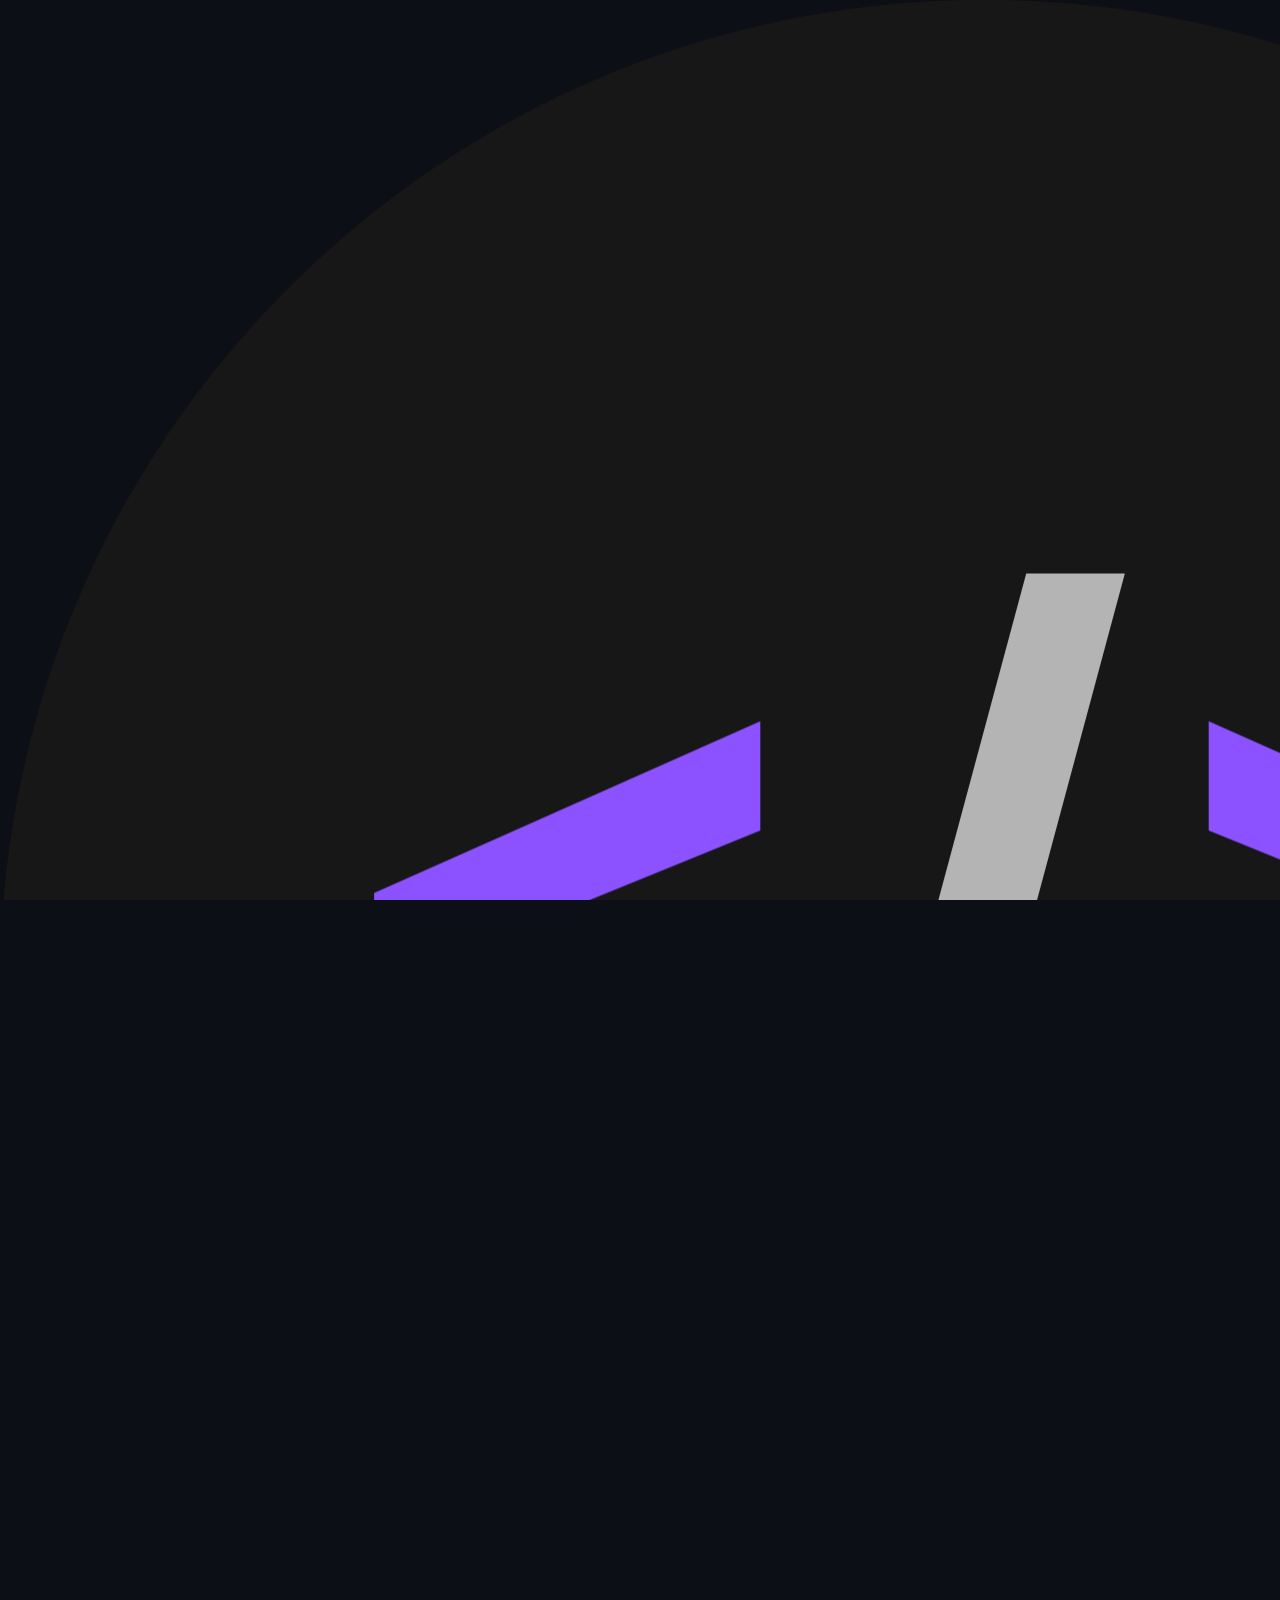
==== index.html @ facb95a7 "Update index.html" ====
<!DOCTYPE html>
<html lang="en">
<head>
  <meta charset="UTF-8"/>
  <meta name="viewport" content="width=device-width, initial-scale=1.0"/>
  <title>CodeTester V2 — Write. Run. See instantly.</title>
  <link rel="stylesheet" href="style.css"/>
  <link rel="preconnect" href="https://fonts.googleapis.com"/>
  <link href="https://fonts.googleapis.com/css2?family=Inter:wght@300;400;500;600;700&family=JetBrains+Mono:wght@400;500;600&display=swap" rel="stylesheet"/>
</head>
<body class="landing-page">

  <!-- ambient bg -->
  <div class="ambient">
    <div class="amb-orb a1"></div>
    <div class="amb-orb a2"></div>
    <div class="amb-orb a3"></div>
    <div class="amb-grid"></div>
  </div>

  <!-- NAVBAR -->
  <nav class="nav glass-nav">
    <div class="nav-inner">
      <a class="nav-logo" href="index.html">
        <img src="images/CodeTester.png" alt="CodeTester" class="nav-logo-img" onerror="this.style.display='none'"/>
        <span class="nav-logo-text">CodeTester</span>
        <span class="nav-version-badge">V2</span>
      </a>
      <div class="nav-links">
        <a href="#features" class="nav-link">Features</a>
        <a href="#files"    class="nav-link">Files</a>
        <a href="home.html" class="nav-cta">Open Editor →</a>
      </div>
    </div>
  </nav>

  <!-- HERO -->
  <section class="hero">
    <div class="hero-inner">
      <div class="hero-badge">
        <span class="badge-dot"></span>
        CodeTester V2.0 is live
      </div>
      <h1 class="hero-title">
        Write code.<br/>
        <span class="title-glow">See it run.</span><br/>
        <span class="title-dim">No friction.</span>
      </h1>
      <p class="hero-sub">
        A lightweight code playground — no login, no cloud, no bloat.<br/>
        HTML · CSS · JS · JSON · Python preview. All in one tab.
      </p>
      <div class="hero-actions">
        <a href="home.html" class="btn-primary">
          <svg width="16" height="16" viewBox="0 0 24 24" fill="currentColor"><polygon points="5 3 19 12 5 21 5 3"/></svg>
          Start coding
        </a>
        <a href="#features" class="btn-ghost">See what's new</a>
      </div>

      <!-- MOCK EDITOR CARD -->
      <div class="hero-mockup glass-card">
        <div class="mock-topbar">
          <div class="mock-dots">
            <span class="mdot red"></span>
            <span class="mdot yellow"></span>
            <span class="mdot green"></span>
          </div>
          <div class="mock-tabs">
            <span class="mock-tab active">index.html</span>
            <span class="mock-tab">style.css</span>
            <span class="mock-tab">script.js</span>
          </div>
          <div class="mock-run-btn">▶ Run</div>
        </div>
        <div class="mock-body">
          <div class="mock-sidebar">
            <div class="mock-file active">📄 index.html</div>
            <div class="mock-file">🎨 style.css</div>
            <div class="mock-file">⚡ script.js</div>
            <div class="mock-file">📋 data.json</div>
          </div>
          <div class="mock-editor">
            <div class="mock-line"><span class="ml-num">1</span><span class="ml-tag">&lt;!DOCTYPE</span> <span class="ml-attr">html</span><span class="ml-tag">&gt;</span></div>
            <div class="mock-line"><span class="ml-num">2</span><span class="ml-tag">&lt;html&gt;</span></div>
            <div class="mock-line"><span class="ml-num">3</span>  <span class="ml-tag">&lt;body&gt;</span></div>
            <div class="mock-line"><span class="ml-num">4</span>    <span class="ml-tag">&lt;h1&gt;</span><span class="ml-text">Hello World</span><span class="ml-tag">&lt;/h1&gt;</span></div>
            <div class="mock-line"><span class="ml-num">5</span>  <span class="ml-tag">&lt;/body&gt;</span></div>
            <div class="mock-line"><span class="ml-num">6</span><span class="ml-tag">&lt;/html&gt;</span></div>
            <div class="mock-line cursor-line"><span class="ml-num">7</span><span class="caret-blink">|</span></div>
          </div>
          <div class="mock-preview">
            <div class="mock-preview-inner">
              <div class="mp-badge">Preview</div>
              <div style="font-size:1.3rem;font-weight:700;color:#1a1a1a;margin-top:12px">Hello World</div>
              <div style="width:80px;height:6px;background:#e5e5e5;border-radius:3px;margin-top:8px"></div>
              <div style="width:60px;height:6px;background:#e5e5e5;border-radius:3px;margin-top:5px"></div>
            </div>
          </div>
        </div>
      </div>
    </div>
  </section>

  <!-- FEATURES -->
  <section class="section features-section" id="features">
    <div class="section-inner">
      <div class="section-header">
        <p class="section-eyebrow">What's inside</p>
        <h2 class="section-title">Built for testing,<br/>not for managing.</h2>
      </div>
      <div class="features-grid" id="featuresGrid">
        <!-- injected by app.js -->
      </div>
    </div>
  </section>

  <!-- SUPPORTED FILES -->
  <section class="section files-section" id="files">
    <div class="section-inner">
      <div class="section-header">
        <p class="section-eyebrow">Supported files</p>
        <h2 class="section-title">One playground,<br/>five formats.</h2>
      </div>
      <div class="files-row" id="filesRow">
        <!-- injected by app.js -->
      </div>
    </div>
  </section>

  <!-- CTA BOTTOM -->
  <section class="cta-section">
    <div class="cta-inner glass-card">
      <div class="cta-amb"></div>
      <img src="images/CodeTester.png" alt="CodeTester" class="cta-logo" onerror="this.style.display='none'"/>
      <h2 class="cta-title">Ready to test?</h2>
      <p class="cta-sub">No account. No setup. Just open and code.</p>
      <a href="home.html" class="btn-primary btn-large">
        <svg width="18" height="18" viewBox="0 0 24 24" fill="currentColor"><polygon points="5 3 19 12 5 21 5 3"/></svg>
        Open Editor
      </a>
    </div>
  </section>

  <footer class="site-footer">
    <div class="footer-inner">
      <div class="footer-logo">
        <img src="images/CodeTester.png" alt="" class="footer-logo-img" onerror="this.style.display='none'"/>
        <span>CodeTester V2.0</span>
      </div>
      <span class="footer-note">Lightweight · No login · Open source</span>
    </div>
  </footer>

  <script src="app.js"></script>
</body>
</html>
---- style.css ----
/* ============================================================
   CODETESTER — style.css
============================================================ */
*, *::before, *::after { box-sizing: border-box; margin: 0; padding: 0; }

:root {
  --bg:         #0d0f17;
  --bg2:        #12151f;
  --glass:      rgba(255,255,255,0.05);
  --glass2:     rgba(255,255,255,0.08);
  --glass-hov:  rgba(255,255,255,0.1);
  --border:     rgba(255,255,255,0.08);
  --border2:    rgba(255,255,255,0.13);
  --text:       #e8eaf0;
  --text2:      rgba(232,234,240,0.55);
  --text3:      rgba(232,234,240,0.28);
  --accent:     #7c6aff;
  --accent2:    #9d8fff;
  --green:      #4ade80;
  --yellow:     #fbbf24;
  --red:        #f87171;
  --cyan:       #38bdf8;
  --html-c:     #e9643a;
  --css-c:      #3b9ddd;
  --js-c:       #f0db4f;
  --radius:     12px;
  --radius-sm:  8px;
  --ease:       cubic-bezier(0.22, 1, 0.36, 1);
  --font-mono:  'JetBrains Mono', 'Fira Code', monospace;
  --font-ui:    'Outfit', sans-serif;
  --topbar-h:   52px;
  --console-h:  160px;
  --editor-h:   45vh;
}

html, body {
  height: 100%;
  background: var(--bg);
  color: var(--text);
  font-family: var(--font-ui);
  -webkit-font-smoothing: antialiased;
  overflow: hidden;
}

/* ---- AMBIENT ORBS ---- */
.orb {
  position: fixed;
  border-radius: 50%;
  filter: blur(100px);
  pointer-events: none;
  z-index: 0;
  opacity: 0.18;
}
.orb1 { width: 600px; height: 600px; top: -200px; left: -100px; background: radial-gradient(circle, #7c6aff, transparent 70%); }
.orb2 { width: 500px; height: 500px; bottom: -150px; right: -80px; background: radial-gradient(circle, #3b9ddd, transparent 70%); animation: orbDrift 14s ease-in-out infinite; }
.orb3 { width: 400px; height: 400px; top: 50%; left: 40%; background: radial-gradient(circle, #e9643a, transparent 70%); opacity: 0.08; animation: orbDrift 20s ease-in-out infinite reverse; }

@keyframes orbDrift {
  0%,100% { transform: translate(0,0); }
  50%      { transform: translate(30px, -40px); }
}

/* ============================================================
   TOPBAR
============================================================ */
.topbar {
  position: fixed;
  top: 0; left: 0; right: 0;
  height: var(--topbar-h);
  z-index: 100;
  display: flex;
  align-items: center;
  justify-content: space-between;
  padding: 0 16px;
  background: rgba(13,15,23,0.75);
  backdrop-filter: blur(24px) saturate(180%);
  -webkit-backdrop-filter: blur(24px) saturate(180%);
  border-bottom: 1px solid var(--border);
  gap: 12px;
}

/* ---- LOGO ---- */
.logo { display: flex; align-items: center; gap: 10px; }

.logo-mark {
  display: flex;
  align-items: center;
  gap: 0;
  font-family: var(--font-mono);
  font-size: 0.88rem;
  font-weight: 600;
  line-height: 1;
  background: var(--glass);
  border: 1px solid var(--border2);
  border-radius: var(--radius-sm);
  padding: 5px 8px;
  backdrop-filter: blur(8px);
}
.lm-bracket { color: var(--accent); }
.lm-l       { margin-right: 1px; }
.lm-slash   { color: var(--text2); margin: 0 1px; }
.lm-r       { margin-left: 1px; }

.logo-text {
  font-family: var(--font-ui);
  font-size: 0.95rem;
  font-weight: 600;
  letter-spacing: -0.02em;
  color: var(--text);
}

/* ---- TABS ---- */
.tab-bar { display: flex; gap: 4px; }

.tab {
  display: flex;
  align-items: center;
  gap: 7px;
  padding: 6px 14px;
  background: transparent;
  border: 1px solid transparent;
  border-radius: var(--radius-sm);
  color: var(--text2);
  font-family: var(--font-mono);
  font-size: 0.75rem;
  font-weight: 500;
  cursor: pointer;
  transition: all 0.2s var(--ease);
  letter-spacing: 0.02em;
}
.tab:hover { background: var(--glass); color: var(--text); border-color: var(--border); }
.tab.active {
  background: var(--glass2);
  color: var(--text);
  border-color: var(--border2);
}

.tab-dot {
  width: 7px; height: 7px;
  border-radius: 50%;
  flex-shrink: 0;
}
.html-dot { background: var(--html-c); box-shadow: 0 0 6px rgba(233,100,58,0.5); }
.css-dot  { background: var(--css-c);  box-shadow: 0 0 6px rgba(59,157,221,0.5); }
.js-dot   { background: var(--js-c);   box-shadow: 0 0 6px rgba(240,219,79,0.5); }

/* ---- TOPBAR RIGHT ---- */
.topbar-right { display: flex; align-items: center; gap: 8px; flex-shrink: 0; }

.btn-clear, .btn-reset {
  background: var(--glass);
  border: 1px solid var(--border);
  border-radius: var(--radius-sm);
  color: var(--text2);
  font-family: var(--font-ui);
  font-size: 0.75rem;
  font-weight: 500;
  padding: 6px 12px;
  cursor: pointer;
  transition: all 0.2s var(--ease);
}
.btn-clear:hover, .btn-reset:hover {
  background: var(--glass2);
  color: var(--text);
  border-color: var(--border2);
}

.btn-run {
  display: flex;
  align-items: center;
  gap: 7px;
  background: var(--accent);
  border: none;
  border-radius: var(--radius-sm);
  color: #fff;
  font-family: var(--font-ui);
  font-size: 0.8rem;
  font-weight: 600;
  padding: 7px 16px;
  cursor: pointer;
  letter-spacing: 0.02em;
  transition: all 0.2s var(--ease);
  box-shadow: 0 4px 16px rgba(124,106,255,0.35);
}
.btn-run:hover {
  background: var(--accent2);
  transform: translateY(-1px);
  box-shadow: 0 6px 24px rgba(124,106,255,0.5);
}
.btn-run:active { transform: scale(0.97); }

/* ============================================================
   EDITOR ZONE
============================================================ */
.editor-zone {
  position: fixed;
  top: var(--topbar-h);
  left: 0; right: 0;
  height: var(--editor-h);
  z-index: 10;
  display: flex;
  flex-direction: column;
}

.editor-wrap {
  flex: 1;
  background: rgba(13,15,23,0.6);
  backdrop-filter: blur(12px);
  overflow: hidden;
  display: flex;
  flex-direction: column;
}

.editor-inner {
  flex: 1;
  display: flex;
  overflow: hidden;
}

.line-nums {
  flex-shrink: 0;
  width: 48px;
  padding: 16px 0;
  text-align: right;
  font-family: var(--font-mono);
  font-size: 0.78rem;
  line-height: 1.65;
  color: var(--text3);
  user-select: none;
  border-right: 1px solid var(--border);
  background: rgba(0,0,0,0.2);
  overflow: hidden;
}

.line-num {
  padding-right: 12px;
  display: block;
}

.code-area {
  flex: 1;
  padding: 16px 20px;
  background: transparent;
  border: none;
  outline: none;
  resize: none;
  color: var(--text);
  font-family: var(--font-mono);
  font-size: 0.82rem;
  line-height: 1.65;
  tab-size: 2;
  caret-color: var(--accent);
  scrollbar-width: thin;
  scrollbar-color: rgba(124,106,255,0.3) transparent;
  white-space: pre;
  overflow-x: auto;
  overflow-y: auto;
}
.code-area::selection { background: rgba(124,106,255,0.3); }
.code-area::-webkit-scrollbar { width: 6px; height: 6px; }
.code-area::-webkit-scrollbar-thumb { background: rgba(124,106,255,0.3); border-radius: 4px; }

/* ============================================================
   DRAG HANDLE
============================================================ */
.drag-handle {
  position: fixed;
  left: 0; right: 0;
  height: 8px;
  z-index: 20;
  cursor: row-resize;
  display: flex;
  align-items: center;
  justify-content: center;
  background: var(--border);
  transition: background 0.2s;
}
.drag-handle:hover { background: rgba(124,106,255,0.4); }
.drag-handle:hover .handle-bar { background: var(--accent); width: 48px; }

.handle-bar {
  width: 32px; height: 3px;
  border-radius: 3px;
  background: var(--text3);
  transition: all 0.2s var(--ease);
}

/* ============================================================
   PREVIEW ZONE
============================================================ */
.preview-zone {
  position: fixed;
  left: 0; right: 0;
  z-index: 10;
  display: flex;
  flex-direction: column;
  background: rgba(13,15,23,0.5);
  backdrop-filter: blur(8px);
  border-top: 1px solid var(--border);
  border-bottom: 1px solid var(--border);
}

.preview-topbar {
  display: flex;
  align-items: center;
  justify-content: space-between;
  padding: 6px 14px;
  border-bottom: 1px solid var(--border);
  background: rgba(0,0,0,0.2);
  flex-shrink: 0;
}

.preview-label {
  display: flex;
  align-items: center;
  gap: 8px;
  font-family: var(--font-mono);
  font-size: 0.7rem;
  font-weight: 500;
  color: var(--text2);
  letter-spacing: 0.06em;
  text-transform: uppercase;
}

.preview-status {
  width: 7px; height: 7px;
  border-radius: 50%;
  background: var(--text3);
  transition: all 0.3s;
}
.preview-status.ok     { background: var(--green);  box-shadow: 0 0 6px rgba(74,222,128,0.5); }
.preview-status.error  { background: var(--red);    box-shadow: 0 0 6px rgba(248,113,113,0.5); }
.preview-status.loading{ background: var(--yellow); box-shadow: 0 0 6px rgba(251,191,36,0.5); animation: pulseDot 0.8s ease-in-out infinite; }
@keyframes pulseDot { 0%,100%{opacity:1} 50%{opacity:0.4} }

.preview-actions { display: flex; gap: 6px; }

.preview-btn {
  background: var(--glass);
  border: 1px solid var(--border);
  border-radius: 6px;
  color: var(--text2);
  width: 28px; height: 28px;
  display: flex; align-items: center; justify-content: center;
  cursor: pointer;
  transition: all 0.18s var(--ease);
}
.preview-btn:hover { background: var(--glass2); color: var(--text); border-color: var(--border2); }

.iframe-wrap {
  flex: 1;
  position: relative;
  overflow: hidden;
}

.preview-placeholder {
  position: absolute; inset: 0;
  display: flex;
  flex-direction: column;
  align-items: center;
  justify-content: center;
  gap: 12px;
  color: var(--text3);
  font-size: 0.82rem;
  font-weight: 400;
}

.placeholder-icon {
  font-size: 2rem;
  opacity: 0.3;
}

#previewFrame {
  position: absolute; inset: 0;
  width: 100%; height: 100%;
  border: none;
  background: #fff;
  opacity: 0;
  transition: opacity 0.3s var(--ease);
}
#previewFrame.visible { opacity: 1; }

/* ============================================================
   CONSOLE ZONE
============================================================ */
.console-zone {
  position: fixed;
  bottom: 0;
  left: 0; right: 0;
  height: var(--console-h);
  z-index: 10;
  display: flex;
  flex-direction: column;
  background: rgba(10,12,18,0.85);
  backdrop-filter: blur(16px);
  border-top: 1px solid var(--border);
}

.console-topbar {
  display: flex;
  align-items: center;
  justify-content: space-between;
  padding: 6px 14px;
  border-bottom: 1px solid var(--border);
  background: rgba(0,0,0,0.3);
  flex-shrink: 0;
}

.console-label {
  display: flex;
  align-items: center;
  gap: 7px;
  font-family: var(--font-mono);
  font-size: 0.7rem;
  font-weight: 500;
  color: var(--text2);
  letter-spacing: 0.06em;
  text-transform: uppercase;
}

.console-count {
  background: var(--accent);
  color: #fff;
  font-size: 0.6rem;
  font-weight: 700;
  padding: 1px 6px;
  border-radius: 100px;
  display: none;
}
.console-count.visible { display: inline; }

.console-clear-btn {
  background: none;
  border: 1px solid var(--border);
  border-radius: 5px;
  color: var(--text3);
  font-family: var(--font-mono);
  font-size: 0.65rem;
  padding: 3px 9px;
  cursor: pointer;
  transition: all 0.15s;
}
.console-clear-btn:hover { border-color: var(--border2); color: var(--text2); }

.console-output {
  flex: 1;
  overflow-y: auto;
  padding: 8px 14px;
  font-family: var(--font-mono);
  font-size: 0.76rem;
  line-height: 1.8;
  scrollbar-width: thin;
  scrollbar-color: rgba(255,255,255,0.1) transparent;
}
.console-output::-webkit-scrollbar { width: 4px; }
.console-output::-webkit-scrollbar-thumb { background: rgba(255,255,255,0.1); border-radius: 4px; }

.console-welcome { color: var(--text3); }

.console-line {
  display: flex;
  align-items: flex-start;
  gap: 10px;
  padding: 1px 0;
  border-bottom: 1px solid rgba(255,255,255,0.03);
  animation: logIn 0.15s var(--ease);
}
@keyframes logIn {
  from { opacity: 0; transform: translateX(-6px); }
  to   { opacity: 1; transform: translateX(0); }
}

.console-prefix {
  flex-shrink: 0;
  font-size: 0.65rem;
  padding-top: 1px;
  opacity: 0.5;
}

.log-log   { color: var(--text); }
.log-info  { color: var(--cyan); }
.log-warn  { color: var(--yellow); background: rgba(251,191,36,0.06); border-radius: 3px; padding: 0 4px; }
.log-error { color: var(--red);    background: rgba(248,113,113,0.06); border-radius: 3px; padding: 0 4px; }

/* console error from preview frame */
.console-line.js-error .console-msg { color: var(--red); }

/* ============================================================
   LOADING OVERLAY
============================================================ */
.run-overlay {
  position: fixed; inset: 0;
  z-index: 200;
  background: rgba(13,15,23,0.5);
  backdrop-filter: blur(4px);
  display: flex;
  align-items: center;
  justify-content: center;
  opacity: 0;
  pointer-events: none;
  transition: opacity 0.2s;
}
.run-overlay.active { opacity: 1; pointer-events: all; }

.run-loader {
  display: flex;
  flex-direction: column;
  align-items: center;
  gap: 16px;
  background: var(--glass2);
  border: 1px solid var(--border2);
  border-radius: var(--radius);
  padding: 28px 40px;
  backdrop-filter: blur(24px);
  box-shadow: 0 24px 64px rgba(0,0,0,0.5);
}

.loader-ring {
  width: 40px; height: 40px;
  border-radius: 50%;
  border: 3px solid var(--border2);
  border-top-color: var(--accent);
  animation: spin 0.8s linear infinite;
}
@keyframes spin { to { transform: rotate(360deg); } }

#runLabel {
  font-family: var(--font-mono);
  font-size: 0.78rem;
  color: var(--text2);
  letter-spacing: 0.08em;
}

/* ============================================================
   FULLSCREEN PREVIEW
============================================================ */
.preview-zone.fullscreen {
  position: fixed !important;
  top: 0 !important; left: 0 !important;
  right: 0 !important; bottom: 0 !important;
  height: 100vh !important;
  z-index: 150;
  border: none;
}

.preview-zone.fullscreen .iframe-wrap { height: calc(100vh - 40px) !important; }

/* ============================================================
   RESPONSIVE
============================================================ */
@media (max-width: 600px) {
  .topbar { padding: 0 10px; gap: 8px; }
  .logo-text { display: none; }
  .tab { padding: 5px 10px; font-size: 0.7rem; }
  .btn-clear, .btn-reset { display: none; }
  .btn-run { padding: 6px 12px; font-size: 0.75rem; }
  .code-area { font-size: 0.75rem; padding: 12px 14px; }
  .line-nums { width: 38px; font-size: 0.72rem; }
}
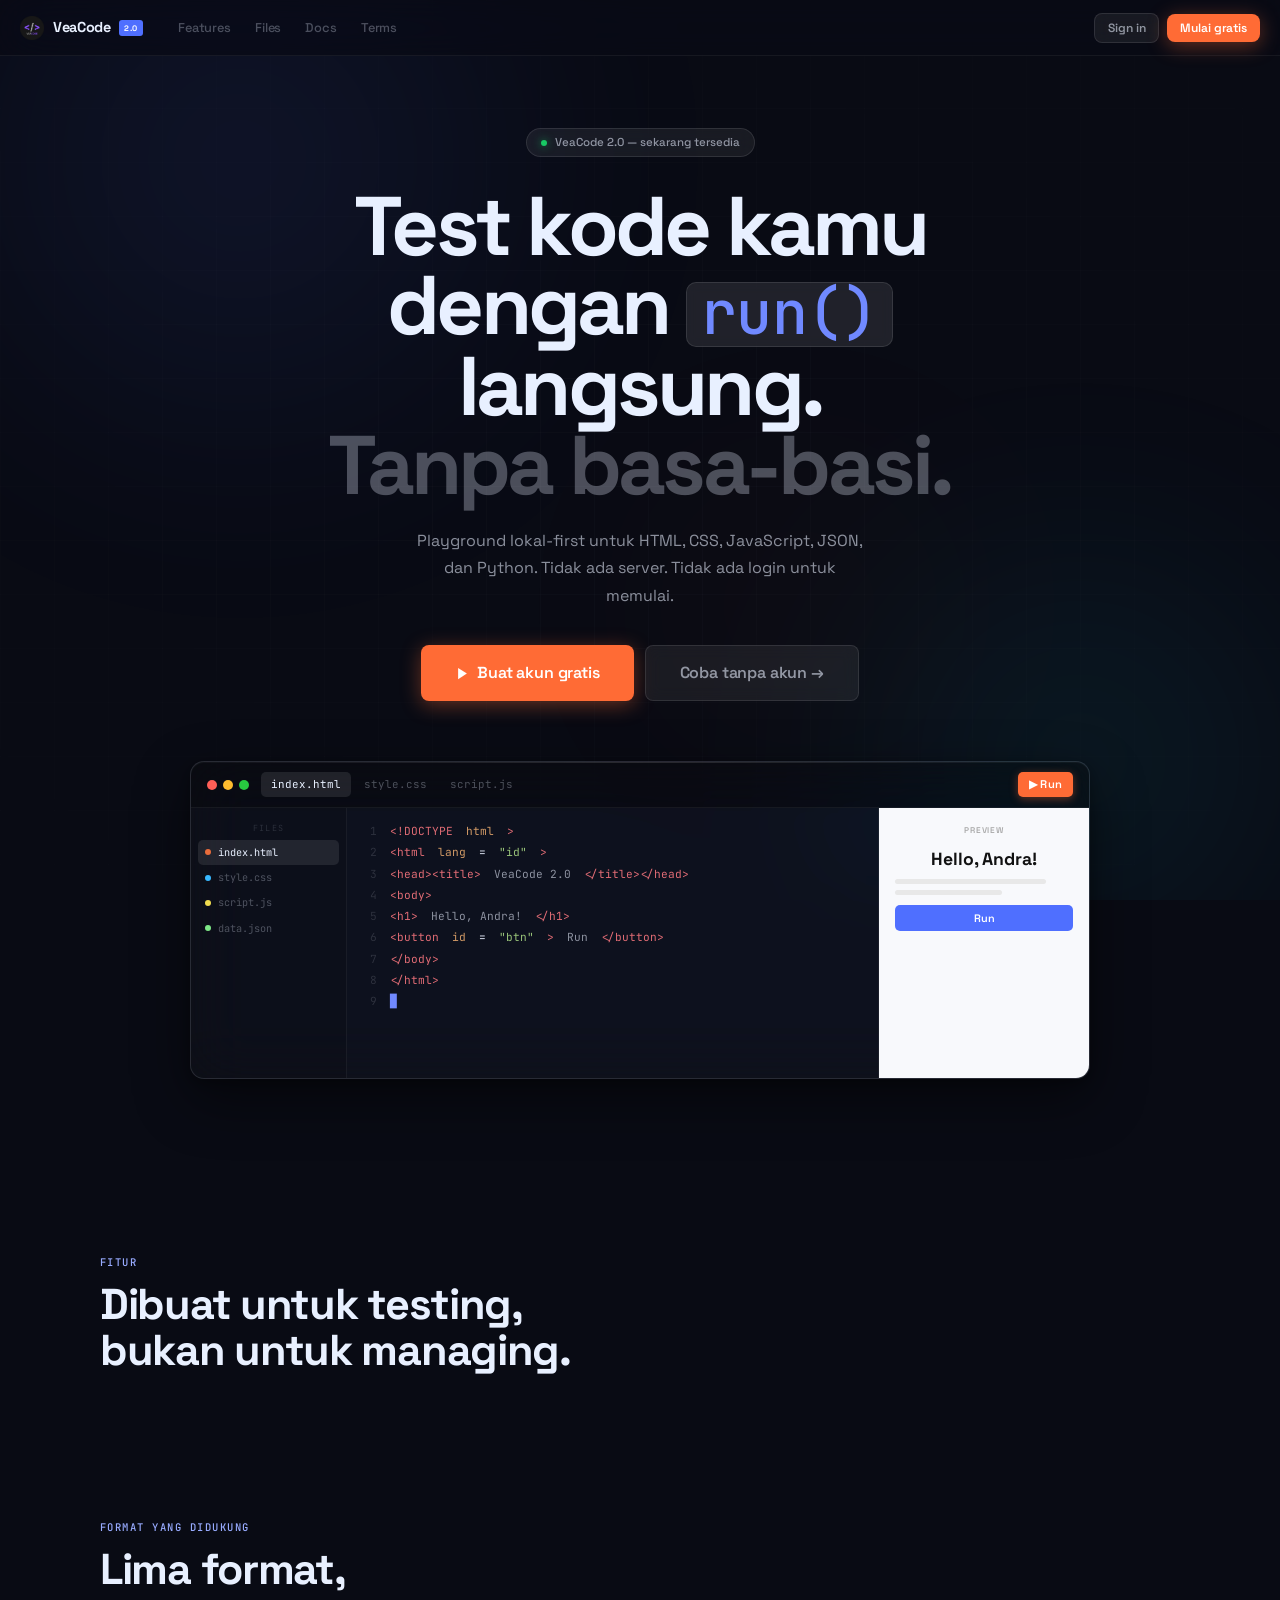
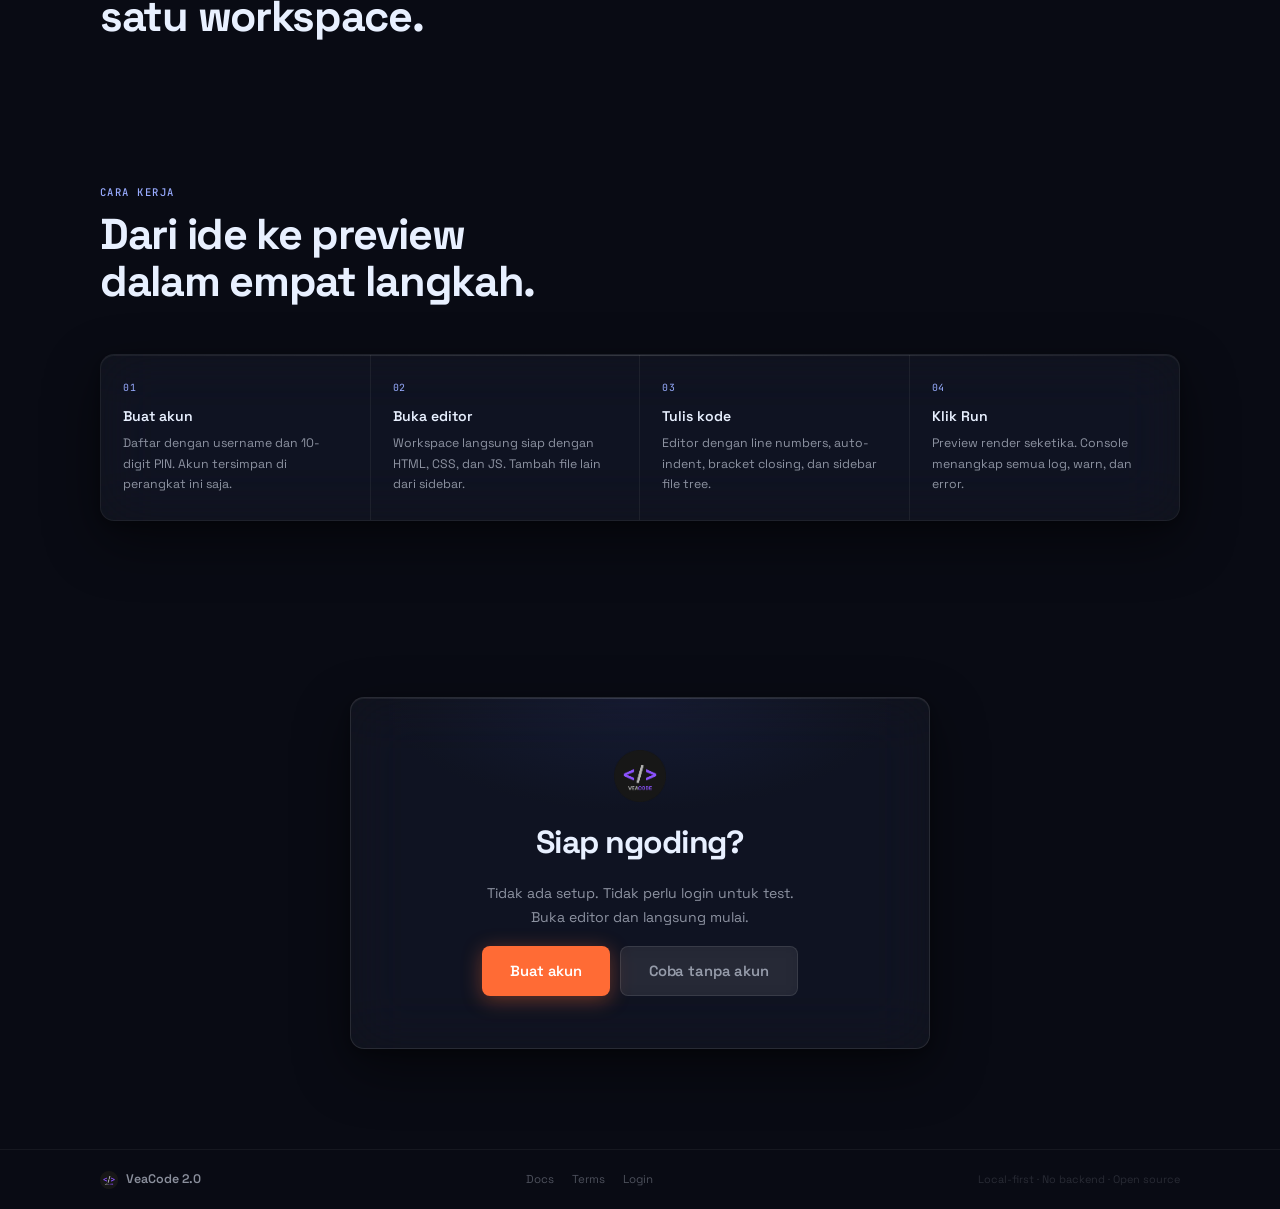
==== commit 8ed881dc: "Update index.html" ====
--- a/index.html
+++ b/index.html
@@ -1,157 +1,456 @@
 <!DOCTYPE html>
-<html lang="en">
+<html lang="id">
 <head>
   <meta charset="UTF-8"/>
   <meta name="viewport" content="width=device-width, initial-scale=1.0"/>
-  <title>CodeTester V2 — Write. Run. See instantly.</title>
+  <title>VeaCode 2.0 — The code playground that stays out of your way.</title>
   <link rel="stylesheet" href="style.css"/>
-  <link rel="preconnect" href="https://fonts.googleapis.com"/>
-  <link href="https://fonts.googleapis.com/css2?family=Inter:wght@300;400;500;600;700&family=JetBrains+Mono:wght@400;500;600&display=swap" rel="stylesheet"/>
+  <style>
+    /* ── PAGE-SPECIFIC ── */
+    body { overflow-x: hidden; }
+
+    /* HERO */
+    .hero {
+      position: relative; z-index: 1;
+      min-height: 100vh;
+      display: flex; flex-direction: column;
+      align-items: center; justify-content: center;
+      text-align: center;
+      padding: calc(var(--nav-h) + 72px) 24px 80px;
+    }
+
+    .hero-kicker {
+      display: inline-flex; align-items: center; gap: 8px;
+      background: var(--s2); border: 1px solid var(--e2);
+      border-radius: 100px; padding: 5px 14px;
+      font-size: 0.72rem; font-weight: 500;
+      color: var(--w2); margin-bottom: 30px;
+      backdrop-filter: blur(8px);
+    }
+    .kicker-dot {
+      width: 6px; height: 6px; border-radius: 50%;
+      background: var(--green);
+      box-shadow: 0 0 8px rgba(24,201,100,0.7);
+      animation: kPulse 2.2s ease-in-out infinite;
+    }
+    @keyframes kPulse { 0%,100%{opacity:1} 50%{opacity:0.4} }
+
+    /* SIGNATURE ELEMENT: typing code headline */
+    .hero-headline {
+      font-size: clamp(2.6rem, 6.5vw, 5.2rem);
+      font-weight: 700; letter-spacing: -0.045em;
+      line-height: 0.95; margin-bottom: 22px;
+      max-width: 820px;
+    }
+    .hl-code {
+      /* the risk: code block inline in hero title */
+      display: inline-block;
+      background: var(--s3);
+      border: 1px solid var(--e2);
+      border-radius: 10px;
+      padding: 2px 14px 4px;
+      font-family: var(--fm);
+      font-size: 0.72em;
+      color: var(--blue2);
+      letter-spacing: -0.01em;
+      font-weight: 500;
+      vertical-align: middle;
+      backdrop-filter: blur(6px);
+    }
+    .hl-dim { color: var(--w3); }
+
+    .hero-sub {
+      max-width: 460px; font-size: 1rem;
+      color: var(--w2); line-height: 1.72;
+      margin-bottom: 36px;
+    }
+
+    .hero-btns {
+      display: flex; gap: 11px; flex-wrap: wrap;
+      justify-content: center; margin-bottom: 60px;
+    }
+
+    /* LIVE CODE CARD — signature piece */
+    .code-card {
+      width: 100%; max-width: 900px;
+    }
+
+    .cc-topbar {
+      display: flex; align-items: center; gap: 12px;
+      padding: 10px 16px;
+      background: rgba(0,0,0,0.4);
+      border-bottom: 1px solid var(--e1);
+    }
+    .cc-dots { display:flex; gap:6px; }
+    .cc-dot { width:10px; height:10px; border-radius:50%; }
+    .cc-dot.r { background:#ff5f57; } .cc-dot.y { background:#febc2e; } .cc-dot.g { background:#28c840; }
+    .cc-tabs { display:flex; gap:3px; flex:1; }
+    .cc-tab {
+      font-family: var(--fm); font-size: 0.68rem;
+      color: var(--w3); padding: 4px 10px;
+      border-radius: 5px;
+    }
+    .cc-tab.on { background: var(--s3); color: var(--w1); }
+    .cc-run {
+      font-size: 0.7rem; font-weight: 600; color: #fff;
+      background: var(--orange); border-radius: 5px;
+      padding: 4px 11px; letter-spacing: 0.02em;
+      box-shadow: 0 2px 8px var(--orange-glow);
+    }
+
+    .cc-body { display: flex; height: 270px; }
+
+    .cc-sidebar {
+      width: 156px; flex-shrink: 0;
+      background: rgba(0,0,0,0.22);
+      border-right: 1px solid var(--e1);
+      padding: 10px 7px;
+    }
+    .cc-sb-label {
+      font-family: var(--fm); font-size: 0.53rem;
+      letter-spacing: 0.13em; text-transform: uppercase;
+      color: var(--w4); padding: 4px 7px 5px;
+    }
+    .cc-file {
+      display: flex; align-items: center; gap: 7px;
+      font-family: var(--fm); font-size: 0.64rem;
+      color: var(--w3); padding: 5px 7px; border-radius: 5px;
+    }
+    .cc-file.on { background: var(--s3); color: var(--w1); }
+    .cc-fdot { width:6px; height:6px; border-radius:50%; flex-shrink:0; }
+
+    .cc-editor {
+      flex: 1; padding: 13px 16px;
+      border-right: 1px solid var(--e1); overflow: hidden;
+      background: rgba(0,0,0,0.12);
+    }
+    .cc-line {
+      display: flex; gap: 13px;
+      font-family: var(--fm); font-size: 0.7rem; line-height: 1.9;
+    }
+    .cc-ln  { color: var(--w4); width: 14px; text-align: right; flex-shrink: 0; }
+    .cc-t   { color: #e06c75; } /* tag */
+    .cc-a   { color: #d19a66; } /* attr */
+    .cc-s   { color: #98c379; } /* string */
+    .cc-p   { color: var(--w2); } /* plain */
+    .cc-c   { animation: cur 1.1s step-end infinite; color: var(--blue2); }
+    @keyframes cur { 0%,100%{opacity:1} 50%{opacity:0} }
+
+    .cc-preview {
+      width: 210px; flex-shrink: 0;
+      background: #f8f9fc; padding: 16px;
+      display: flex; flex-direction: column; gap: 6px;
+    }
+    .cp-tag { font-size: 0.52rem; font-weight: 600; letter-spacing: 0.1em; text-transform: uppercase; color: #aaa; }
+    .cp-h1  { font-size: 1.1rem; font-weight: 700; color: #111; margin-top: 4px; }
+    .cp-bar { height: 5px; background: #e8e8e8; border-radius: 3px; }
+    .cp-btn { display: inline-block; background: #4f6fff; color: #fff; font-size: 0.68rem; font-weight: 600; border-radius: 5px; padding: 5px 11px; margin-top: 4px; }
+
+    /* ── SECTIONS ── */
+    .lp-section {
+      position: relative; z-index: 1;
+      padding: 96px 24px;
+    }
+    .lp-inner { max-width: 1080px; margin: 0 auto; }
+
+    .sec-kicker {
+      font-family: var(--fm); font-size: 0.66rem;
+      font-weight: 500; letter-spacing: 0.14em;
+      text-transform: uppercase; color: var(--blue3);
+      margin-bottom: 10px;
+    }
+    .sec-title {
+      font-size: clamp(1.8rem,4vw,2.7rem);
+      font-weight: 700; letter-spacing: -0.03em;
+      line-height: 1.08; color: var(--w1);
+      margin-bottom: 0;
+    }
+    .sec-hdr { margin-bottom: 50px; }
+
+    /* FEATURE GRID */
+    .feat-grid {
+      display: grid;
+      grid-template-columns: repeat(auto-fill, minmax(265px,1fr));
+      gap: 13px;
+    }
+    .fc {
+      padding: 22px 20px 20px;
+      border-radius: var(--r2);
+      display: flex; flex-direction: column; gap: 9px;
+      transition: all 0.25s var(--ease); cursor: default;
+    }
+    .fc::before { /* top highlight strip */
+      content:''; position:absolute;
+      top:0;left:0;right:0;height:2px;
+      background:linear-gradient(90deg,var(--blue),var(--cyan));
+      border-radius:var(--r2) var(--r2) 0 0;
+      opacity:0; transition:opacity 0.25s;
+    }
+    .fc:hover { background:var(--s2); border-color:var(--e3); transform:translateY(-3px); box-shadow:0 10px 36px rgba(0,0,0,0.38); }
+    .fc:hover::before { opacity:1; }
+    .fc-ico   { font-size:1.4rem; line-height:1; }
+    .fc-name  { font-size:0.88rem; font-weight:600; color:var(--w1); letter-spacing:-0.01em; }
+    .fc-desc  { font-size:0.77rem; color:var(--w2); line-height:1.65; }
+
+    /* FILES ROW */
+    .files-row {
+      display: flex; flex-wrap: wrap; gap: 11px; justify-content: center;
+    }
+    .fp {
+      display: flex; align-items: center; gap: 10px;
+      padding: 14px 20px; border-radius: var(--r2);
+      transition: all 0.2s var(--ease); cursor: default;
+    }
+    .fp:hover { background: var(--s2); border-color: var(--e3); transform: translateY(-2px); }
+    .fp-dot { width:9px; height:9px; border-radius:50%; flex-shrink:0; }
+    .fp-ext { font-family:var(--fm); font-size:0.8rem; font-weight:600; color:var(--w1); }
+    .fp-lbl { font-size:0.7rem; color:var(--w3); margin-top:1px; }
+
+    /* HOW GRID */
+    .how-grid {
+      display: grid;
+      grid-template-columns: repeat(4,1fr);
+      border: 1px solid var(--e1);
+      border-radius: var(--r2); overflow: hidden;
+    }
+    .how-step {
+      padding: 26px 22px;
+      border-right: 1px solid var(--e1);
+    }
+    .how-step:last-child { border-right: none; }
+    .hw-n { font-family:var(--fm); font-size:0.62rem; color:var(--blue3); letter-spacing:0.1em; margin-bottom:10px; }
+    .hw-t { font-size:0.88rem; font-weight:600; color:var(--w1); margin-bottom:6px; }
+    .hw-d { font-size:0.77rem; color:var(--w2); line-height:1.65; }
+
+    /* CTA */
+    .cta-wrap { padding: 80px 24px 100px; position:relative;z-index:1; }
+    .cta-card {
+      max-width: 580px; margin: 0 auto;
+      padding: 52px 44px; text-align: center;
+      display: flex; flex-direction: column; align-items: center; gap: 16px;
+    }
+    .cta-bg {
+      position: absolute; inset: 0;
+      background: radial-gradient(ellipse 75% 55% at 50% 0%, rgba(79,111,255,0.08), transparent 60%);
+      pointer-events: none;
+    }
+    .cta-logo { width:52px; height:52px; border-radius:12px; object-fit:contain; }
+    .cta-t { font-size:2rem; font-weight:700; letter-spacing:-0.035em; }
+    .cta-s { font-size:0.88rem; color:var(--w2); line-height:1.7; max-width:340px; }
+    .cta-btns { display:flex; gap:10px; flex-wrap:wrap; justify-content:center; }
+
+    /* FOOTER */
+    .lp-footer {
+      position: relative; z-index: 1;
+      border-top: 1px solid var(--e1); padding: 20px 24px;
+    }
+    .lp-footer-inner {
+      max-width: 1080px; margin: 0 auto;
+      display: flex; align-items: center; justify-content: space-between; flex-wrap: wrap; gap: 10px;
+    }
+    .lp-fbrand { display:flex; align-items:center; gap:8px; font-size:0.78rem; font-weight:600; color:var(--w2); }
+    .lp-fbrand img { width:18px; height:18px; border-radius:4px; }
+    .lp-flinks { display:flex; gap:18px; }
+    .lp-flink { font-size:0.72rem; color:var(--w3); text-decoration:none; transition:color 0.14s; }
+    .lp-flink:hover { color:var(--w1); }
+    .lp-fcopy { font-size:0.68rem; color:var(--w4); }
+
+    @media(max-width:760px) {
+      .cc-sidebar { display:none; }
+      .cc-preview  { width:170px; }
+      .how-grid    { grid-template-columns:1fr 1fr; }
+      .how-step:nth-child(2) { border-right:none; }
+      .how-step:nth-child(3) { border-right:1px solid var(--e1); }
+      .how-step    { border-bottom:1px solid var(--e1); }
+    }
+    @media(max-width:480px) {
+      .cc-preview { display:none; }
+      .how-grid   { grid-template-columns:1fr; }
+      .cta-card   { padding:36px 24px; }
+    }
+  </style>
 </head>
-<body class="landing-page">
-
-  <!-- ambient bg -->
-  <div class="ambient">
-    <div class="amb-orb a1"></div>
-    <div class="amb-orb a2"></div>
-    <div class="amb-orb a3"></div>
-    <div class="amb-grid"></div>
-  </div>
-
-  <!-- NAVBAR -->
-  <nav class="nav glass-nav">
-    <div class="nav-inner">
-      <a class="nav-logo" href="index.html">
-        <img src="images/CodeTester.png" alt="CodeTester" class="nav-logo-img" onerror="this.style.display='none'"/>
-        <span class="nav-logo-text">CodeTester</span>
-        <span class="nav-version-badge">V2</span>
-      </a>
-      <div class="nav-links">
-        <a href="#features" class="nav-link">Features</a>
-        <a href="#files"    class="nav-link">Files</a>
-        <a href="home.html" class="nav-cta">Open Editor →</a>
-      </div>
-    </div>
-  </nav>
-
-  <!-- HERO -->
-  <section class="hero">
-    <div class="hero-inner">
-      <div class="hero-badge">
-        <span class="badge-dot"></span>
-        CodeTester V2.0 is live
-      </div>
-      <h1 class="hero-title">
-        Write code.<br/>
-        <span class="title-glow">See it run.</span><br/>
-        <span class="title-dim">No friction.</span>
-      </h1>
-      <p class="hero-sub">
-        A lightweight code playground — no login, no cloud, no bloat.<br/>
-        HTML · CSS · JS · JSON · Python preview. All in one tab.
-      </p>
-      <div class="hero-actions">
-        <a href="home.html" class="btn-primary">
-          <svg width="16" height="16" viewBox="0 0 24 24" fill="currentColor"><polygon points="5 3 19 12 5 21 5 3"/></svg>
-          Start coding
-        </a>
-        <a href="#features" class="btn-ghost">See what's new</a>
-      </div>
-
-      <!-- MOCK EDITOR CARD -->
-      <div class="hero-mockup glass-card">
-        <div class="mock-topbar">
-          <div class="mock-dots">
-            <span class="mdot red"></span>
-            <span class="mdot yellow"></span>
-            <span class="mdot green"></span>
-          </div>
-          <div class="mock-tabs">
-            <span class="mock-tab active">index.html</span>
-            <span class="mock-tab">style.css</span>
-            <span class="mock-tab">script.js</span>
-          </div>
-          <div class="mock-run-btn">▶ Run</div>
-        </div>
-        <div class="mock-body">
-          <div class="mock-sidebar">
-            <div class="mock-file active">📄 index.html</div>
-            <div class="mock-file">🎨 style.css</div>
-            <div class="mock-file">⚡ script.js</div>
-            <div class="mock-file">📋 data.json</div>
-          </div>
-          <div class="mock-editor">
-            <div class="mock-line"><span class="ml-num">1</span><span class="ml-tag">&lt;!DOCTYPE</span> <span class="ml-attr">html</span><span class="ml-tag">&gt;</span></div>
-            <div class="mock-line"><span class="ml-num">2</span><span class="ml-tag">&lt;html&gt;</span></div>
-            <div class="mock-line"><span class="ml-num">3</span>  <span class="ml-tag">&lt;body&gt;</span></div>
-            <div class="mock-line"><span class="ml-num">4</span>    <span class="ml-tag">&lt;h1&gt;</span><span class="ml-text">Hello World</span><span class="ml-tag">&lt;/h1&gt;</span></div>
-            <div class="mock-line"><span class="ml-num">5</span>  <span class="ml-tag">&lt;/body&gt;</span></div>
-            <div class="mock-line"><span class="ml-num">6</span><span class="ml-tag">&lt;/html&gt;</span></div>
-            <div class="mock-line cursor-line"><span class="ml-num">7</span><span class="caret-blink">|</span></div>
-          </div>
-          <div class="mock-preview">
-            <div class="mock-preview-inner">
-              <div class="mp-badge">Preview</div>
-              <div style="font-size:1.3rem;font-weight:700;color:#1a1a1a;margin-top:12px">Hello World</div>
-              <div style="width:80px;height:6px;background:#e5e5e5;border-radius:3px;margin-top:8px"></div>
-              <div style="width:60px;height:6px;background:#e5e5e5;border-radius:3px;margin-top:5px"></div>
-            </div>
-          </div>
-        </div>
-      </div>
-    </div>
-  </section>
-
-  <!-- FEATURES -->
-  <section class="section features-section" id="features">
-    <div class="section-inner">
-      <div class="section-header">
-        <p class="section-eyebrow">What's inside</p>
-        <h2 class="section-title">Built for testing,<br/>not for managing.</h2>
-      </div>
-      <div class="features-grid" id="featuresGrid">
-        <!-- injected by app.js -->
-      </div>
-    </div>
-  </section>
-
-  <!-- SUPPORTED FILES -->
-  <section class="section files-section" id="files">
-    <div class="section-inner">
-      <div class="section-header">
-        <p class="section-eyebrow">Supported files</p>
-        <h2 class="section-title">One playground,<br/>five formats.</h2>
-      </div>
-      <div class="files-row" id="filesRow">
-        <!-- injected by app.js -->
-      </div>
-    </div>
-  </section>
-
-  <!-- CTA BOTTOM -->
-  <section class="cta-section">
-    <div class="cta-inner glass-card">
-      <div class="cta-amb"></div>
-      <img src="images/CodeTester.png" alt="CodeTester" class="cta-logo" onerror="this.style.display='none'"/>
-      <h2 class="cta-title">Ready to test?</h2>
-      <p class="cta-sub">No account. No setup. Just open and code.</p>
-      <a href="home.html" class="btn-primary btn-large">
-        <svg width="18" height="18" viewBox="0 0 24 24" fill="currentColor"><polygon points="5 3 19 12 5 21 5 3"/></svg>
-        Open Editor
-      </a>
-    </div>
-  </section>
-
-  <footer class="site-footer">
-    <div class="footer-inner">
-      <div class="footer-logo">
-        <img src="images/CodeTester.png" alt="" class="footer-logo-img" onerror="this.style.display='none'"/>
-        <span>CodeTester V2.0</span>
-      </div>
-      <span class="footer-note">Lightweight · No login · Open source</span>
-    </div>
-  </footer>
-
-  <script src="app.js"></script>
+<body>
+<div class="amb">
+  <div class="amb-orb a1"></div>
+  <div class="amb-orb a2"></div>
+  <div class="amb-orb a3"></div>
+  <div class="amb-grid"></div>
+</div>
+
+<!-- NAV -->
+<nav class="v-nav">
+  <a href="index.html" class="v-nav-brand">
+    <img src="images/VeaCode.png" alt="VeaCode" onerror="this.style.display='none'"/>
+    <span class="v-nav-brand-name">VeaCode</span>
+    <span class="v-nav-brand-badge">2.0</span>
+  </a>
+  <div class="v-nav-links">
+    <a href="#features" class="v-nav-link">Features</a>
+    <a href="#files"    class="v-nav-link">Files</a>
+    <a href="docs.html" class="v-nav-link">Docs</a>
+    <a href="tos.html"  class="v-nav-link">Terms</a>
+  </div>
+  <div class="v-nav-end">
+    <a href="login.html"           class="btn btn-ghost btn-sm">Sign in</a>
+    <a href="login.html?m=register" class="btn btn-orange btn-sm">Mulai gratis</a>
+  </div>
+</nav>
+
+<!-- HERO -->
+<section class="hero">
+  <div class="hero-kicker">
+    <span class="kicker-dot"></span>
+    VeaCode 2.0 — sekarang tersedia
+  </div>
+
+  <h1 class="hero-headline">
+    Test kode kamu<br/>
+    dengan <span class="hl-code">run()</span> langsung.<br/>
+    <span class="hl-dim">Tanpa basa-basi.</span>
+  </h1>
+
+  <p class="hero-sub">
+    Playground lokal-first untuk HTML, CSS, JavaScript, JSON, dan Python.
+    Tidak ada server. Tidak ada login untuk memulai.
+  </p>
+
+  <div class="hero-btns">
+    <a href="login.html?m=register" class="btn btn-orange btn-xl">
+      <svg width="15" height="15" viewBox="0 0 24 24" fill="currentColor"><polygon points="5 3 19 12 5 21 5 3"/></svg>
+      Buat akun gratis
+    </a>
+    <a href="home.html" class="btn btn-ghost btn-xl">Coba tanpa akun →</a>
+  </div>
+
+  <!-- SIGNATURE: live code card -->
+  <div class="code-card glass">
+    <div class="cc-topbar">
+      <div class="cc-dots">
+        <div class="cc-dot r"></div><div class="cc-dot y"></div><div class="cc-dot g"></div>
+      </div>
+      <div class="cc-tabs">
+        <div class="cc-tab on">index.html</div>
+        <div class="cc-tab">style.css</div>
+        <div class="cc-tab">script.js</div>
+      </div>
+      <div class="cc-run">▶ Run</div>
+    </div>
+    <div class="cc-body">
+      <div class="cc-sidebar">
+        <div class="cc-sb-label">Files</div>
+        <div class="cc-file on"><div class="cc-fdot" style="background:var(--c-html)"></div>index.html</div>
+        <div class="cc-file"><div class="cc-fdot" style="background:var(--c-css)"></div>style.css</div>
+        <div class="cc-file"><div class="cc-fdot" style="background:var(--c-js)"></div>script.js</div>
+        <div class="cc-file"><div class="cc-fdot" style="background:var(--c-json)"></div>data.json</div>
+      </div>
+      <div class="cc-editor">
+        <div class="cc-line"><span class="cc-ln">1</span><span class="cc-t">&lt;!DOCTYPE</span> <span class="cc-a">html</span><span class="cc-t">&gt;</span></div>
+        <div class="cc-line"><span class="cc-ln">2</span><span class="cc-t">&lt;html</span> <span class="cc-a">lang</span>=<span class="cc-s">"id"</span><span class="cc-t">&gt;</span></div>
+        <div class="cc-line"><span class="cc-ln">3</span>  <span class="cc-t">&lt;head&gt;&lt;title&gt;</span><span class="cc-p">VeaCode 2.0</span><span class="cc-t">&lt;/title&gt;&lt;/head&gt;</span></div>
+        <div class="cc-line"><span class="cc-ln">4</span>  <span class="cc-t">&lt;body&gt;</span></div>
+        <div class="cc-line"><span class="cc-ln">5</span>    <span class="cc-t">&lt;h1&gt;</span><span class="cc-p">Hello, Andra!</span><span class="cc-t">&lt;/h1&gt;</span></div>
+        <div class="cc-line"><span class="cc-ln">6</span>    <span class="cc-t">&lt;button</span> <span class="cc-a">id</span>=<span class="cc-s">"btn"</span><span class="cc-t">&gt;</span><span class="cc-p">Run</span><span class="cc-t">&lt;/button&gt;</span></div>
+        <div class="cc-line"><span class="cc-ln">7</span>  <span class="cc-t">&lt;/body&gt;</span></div>
+        <div class="cc-line"><span class="cc-ln">8</span><span class="cc-t">&lt;/html&gt;</span></div>
+        <div class="cc-line"><span class="cc-ln">9</span><span class="cc-c">█</span></div>
+      </div>
+      <div class="cc-preview">
+        <div class="cp-tag">Preview</div>
+        <div class="cp-h1">Hello, Andra!</div>
+        <div class="cp-bar" style="width:85%"></div>
+        <div class="cp-bar" style="width:60%"></div>
+        <div class="cp-btn">Run</div>
+      </div>
+    </div>
+  </div>
+</section>
+
+<!-- FEATURES -->
+<section class="lp-section" id="features">
+  <div class="lp-inner">
+    <div class="sec-hdr">
+      <p class="sec-kicker">Fitur</p>
+      <h2 class="sec-title">Dibuat untuk testing,<br/>bukan untuk managing.</h2>
+    </div>
+    <div class="feat-grid" id="featGrid"></div>
+  </div>
+</section>
+
+<!-- FILES -->
+<section class="lp-section" id="files" style="padding-top:0">
+  <div class="lp-inner">
+    <div class="sec-hdr">
+      <p class="sec-kicker">Format yang didukung</p>
+      <h2 class="sec-title">Lima format,<br/>satu workspace.</h2>
+    </div>
+    <div class="files-row" id="filesRow"></div>
+  </div>
+</section>
+
+<!-- HOW -->
+<section class="lp-section" style="padding-top:0">
+  <div class="lp-inner">
+    <div class="sec-hdr">
+      <p class="sec-kicker">Cara kerja</p>
+      <h2 class="sec-title">Dari ide ke preview<br/>dalam empat langkah.</h2>
+    </div>
+    <div class="how-grid glass">
+      <div class="how-step">
+        <div class="hw-n">01</div>
+        <div class="hw-t">Buat akun</div>
+        <div class="hw-d">Daftar dengan username dan 10-digit PIN. Akun tersimpan di perangkat ini saja.</div>
+      </div>
+      <div class="how-step">
+        <div class="hw-n">02</div>
+        <div class="hw-t">Buka editor</div>
+        <div class="hw-d">Workspace langsung siap dengan HTML, CSS, dan JS. Tambah file lain dari sidebar.</div>
+      </div>
+      <div class="how-step">
+        <div class="hw-n">03</div>
+        <div class="hw-t">Tulis kode</div>
+        <div class="hw-d">Editor dengan line numbers, auto-indent, bracket closing, dan sidebar file tree.</div>
+      </div>
+      <div class="how-step" style="border-right:none">
+        <div class="hw-n">04</div>
+        <div class="hw-t">Klik Run</div>
+        <div class="hw-d">Preview render seketika. Console menangkap semua log, warn, dan error.</div>
+      </div>
+    </div>
+  </div>
+</section>
+
+<!-- CTA -->
+<div class="cta-wrap">
+  <div class="cta-card glass">
+    <div class="cta-bg"></div>
+    <img src="images/VeaCode.png" alt="VeaCode" class="cta-logo z1" onerror="this.style.display='none'"/>
+    <h2 class="cta-t z1">Siap ngoding?</h2>
+    <p class="cta-s z1">Tidak ada setup. Tidak perlu login untuk test. Buka editor dan langsung mulai.</p>
+    <div class="cta-btns z1">
+      <a href="login.html?m=register" class="btn btn-orange btn-lg">Buat akun</a>
+      <a href="home.html"             class="btn btn-ghost btn-lg">Coba tanpa akun</a>
+    </div>
+  </div>
+</div>
+
+<!-- FOOTER -->
+<footer class="lp-footer">
+  <div class="lp-footer-inner">
+    <div class="lp-fbrand">
+      <img src="images/VeaCode.png" alt="" onerror="this.style.display='none'"/>
+      VeaCode 2.0
+    </div>
+    <div class="lp-flinks">
+      <a href="docs.html" class="lp-flink">Docs</a>
+      <a href="tos.html"  class="lp-flink">Terms</a>
+      <a href="login.html" class="lp-flink">Login</a>
+    </div>
+    <p class="lp-fcopy">Local-first · No backend · Open source</p>
+  </div>
+</footer>
+
+<div id="veaToasts" class="v-toasts"></div>
+<script src="app.js"></script>
 </body>
 </html>
--- a/style.css
+++ b/style.css
@@ -1,559 +1,414 @@
-/* ============================================================
-   CODETESTER — style.css
-============================================================ */
+/* ================================================================
+   VEACODE 2.0 — style.css
+   Design system: Space Grotesk + JetBrains Mono
+   Palette: deep navy · electric blue · hot orange CTA
+================================================================ */
+
+@import url('https://fonts.googleapis.com/css2?family=Space+Grotesk:wght@300;400;500;600;700&family=JetBrains+Mono:wght@300;400;500;600&display=swap');
+
 *, *::before, *::after { box-sizing: border-box; margin: 0; padding: 0; }
 
+/* ── TOKENS ─────────────────────────────────────────────────── */
 :root {
-  --bg:         #0d0f17;
-  --bg2:        #12151f;
-  --glass:      rgba(255,255,255,0.05);
-  --glass2:     rgba(255,255,255,0.08);
-  --glass-hov:  rgba(255,255,255,0.1);
-  --border:     rgba(255,255,255,0.08);
-  --border2:    rgba(255,255,255,0.13);
-  --text:       #e8eaf0;
-  --text2:      rgba(232,234,240,0.55);
-  --text3:      rgba(232,234,240,0.28);
-  --accent:     #7c6aff;
-  --accent2:    #9d8fff;
-  --green:      #4ade80;
-  --yellow:     #fbbf24;
-  --red:        #f87171;
-  --cyan:       #38bdf8;
-  --html-c:     #e9643a;
-  --css-c:      #3b9ddd;
-  --js-c:       #f0db4f;
-  --radius:     12px;
-  --radius-sm:  8px;
-  --ease:       cubic-bezier(0.22, 1, 0.36, 1);
-  --font-mono:  'JetBrains Mono', 'Fira Code', monospace;
-  --font-ui:    'Outfit', sans-serif;
-  --topbar-h:   52px;
-  --console-h:  160px;
-  --editor-h:   45vh;
-}
-
-html, body {
+  /* Palette */
+  --ink:       #090b14;
+  --ink2:      #0d1020;
+  --ink3:      #12162a;
+  --ink4:      #1a2040;
+
+  /* Glass surfaces */
+  --s1:  rgba(255,255,255,0.035);
+  --s2:  rgba(255,255,255,0.065);
+  --s3:  rgba(255,255,255,0.095);
+  --s4:  rgba(255,255,255,0.14);
+
+  /* Borders */
+  --e1:  rgba(255,255,255,0.055);
+  --e2:  rgba(255,255,255,0.10);
+  --e3:  rgba(255,255,255,0.18);
+  --e4:  rgba(255,255,255,0.30);
+
+  /* Text */
+  --w1:  #e8f0ff;
+  --w2:  rgba(232,240,255,0.58);
+  --w3:  rgba(232,240,255,0.30);
+  --w4:  rgba(232,240,255,0.14);
+
+  /* Signature accent — electric blue */
+  --blue:      #4f6fff;
+  --blue2:     #7089ff;
+  --blue3:     #98abff;
+  --blue-glow: rgba(79,111,255,0.38);
+  --blue-dim:  rgba(79,111,255,0.12);
+
+  /* CTA — hot orange (the distinctive risk) */
+  --orange:      #ff6b35;
+  --orange2:     #ff8c5a;
+  --orange-glow: rgba(255,107,53,0.38);
+  --orange-dim:  rgba(255,107,53,0.12);
+
+  /* Status */
+  --green:  #18c964;
+  --red:    #f44;
+  --yellow: #f5c542;
+  --cyan:   #22d3ee;
+
+  /* File-type colors */
+  --c-html: #e96c3b;
+  --c-css:  #38b8ff;
+  --c-js:   #f0db4f;
+  --c-json: #7ee787;
+  --c-py:   #4ebeff;
+
+  /* Typography */
+  --f:    'Space Grotesk', -apple-system, sans-serif;
+  --fm:   'JetBrains Mono', 'Fira Code', ui-monospace, monospace;
+
+  /* Geometry */
+  --r:    8px;
+  --r2:   14px;
+  --r3:   20px;
+  --ease: cubic-bezier(0.22,1,0.36,1);
+
+  /* Layout */
+  --nav-h:     56px;
+  --sidebar-w: 196px;
+  --console-h: 176px;
+}
+
+html { scroll-behavior: smooth; }
+
+body {
+  background: var(--ink);
+  color: var(--w1);
+  font-family: var(--f);
+  -webkit-font-smoothing: antialiased;
+  min-height: 100vh;
+  line-height: 1.5;
+}
+
+/* ── AMBIENT ─────────────────────────────────────────────────── */
+.amb {
+  position: fixed; inset: 0;
+  z-index: 0; pointer-events: none; overflow: hidden;
+}
+.amb-orb {
+  position: absolute; border-radius: 50%;
+  filter: blur(130px); opacity: 0.14;
+  animation: ambFloat 24s ease-in-out infinite;
+}
+.amb-orb.a1 { width:760px;height:760px;top:-220px;left:-140px;  background:radial-gradient(circle,#4f6fff,transparent 65%); }
+.amb-orb.a2 { width:560px;height:560px;bottom:-140px;right:-80px;background:radial-gradient(circle,#22d3ee,transparent 65%);animation-delay:-10s;animation-direction:reverse; }
+.amb-orb.a3 { width:420px;height:420px;top:44%;left:46%;         background:radial-gradient(circle,#ff6b35,transparent 65%);opacity:0.06;animation-delay:-18s; }
+.amb-grid {
+  position: absolute; inset: 0;
+  background-image:
+    linear-gradient(rgba(255,255,255,0.016) 1px, transparent 1px),
+    linear-gradient(90deg,rgba(255,255,255,0.016) 1px, transparent 1px);
+  background-size: 54px 54px;
+  mask-image: radial-gradient(ellipse 88% 88% at 50% 50%, #000 15%, transparent 100%);
+}
+@keyframes ambFloat {
+  0%,100% { transform:translate(0,0) scale(1); }
+  33%     { transform:translate(26px,-34px) scale(1.04); }
+  66%     { transform:translate(-16px,22px) scale(0.97); }
+}
+
+/* ── GLASS CARD ─────────────────────────────────────────────── */
+.glass {
+  background: var(--s1);
+  backdrop-filter: blur(28px) saturate(170%);
+  -webkit-backdrop-filter: blur(28px) saturate(170%);
+  border: 1px solid var(--e2);
+  border-radius: var(--r2);
+  position: relative; overflow: hidden;
+}
+/* top-sheen */
+.glass::before {
+  content:''; position:absolute;
+  top:0;left:0;right:0;height:1px;
+  background:linear-gradient(90deg,transparent,rgba(255,255,255,0.1),transparent);
+  pointer-events:none;
+}
+/* depth shadow */
+.glass {
+  box-shadow: 0 1px 0 rgba(255,255,255,0.05) inset,
+              0 20px 56px rgba(0,0,0,0.48),
+              0 4px 14px rgba(0,0,0,0.28);
+}
+
+/* ── SHARED NAV ─────────────────────────────────────────────── */
+.v-nav {
+  position: fixed; top:0;left:0;right:0;
+  height: var(--nav-h); z-index: 200;
+  background: rgba(9,11,20,0.78);
+  backdrop-filter: blur(22px) saturate(200%);
+  -webkit-backdrop-filter: blur(22px) saturate(200%);
+  border-bottom: 1px solid var(--e1);
+  display: flex; align-items: center;
+  padding: 0 20px; gap: 0;
+}
+
+.v-nav-brand {
+  display: flex; align-items: center; gap: 9px;
+  text-decoration: none; flex-shrink: 0;
+}
+.v-nav-brand img {
+  width: 24px; height: 24px;
+  border-radius: 6px; object-fit: contain;
+}
+.v-nav-brand-name {
+  font-size: 0.9rem; font-weight: 700;
+  letter-spacing: -0.025em; color: var(--w1);
+}
+.v-nav-brand-badge {
+  font-size: 0.5rem; font-weight: 700;
+  background: var(--blue); color: #fff;
+  border-radius: 3px; padding: 2px 5px;
+  letter-spacing: 0.06em;
+}
+
+.v-nav-links {
+  display: flex; align-items: center; gap: 2px;
+  margin-left: 24px; flex: 1;
+}
+.v-nav-link {
+  font-size: 0.8rem; font-weight: 500;
+  color: var(--w3); text-decoration: none;
+  padding: 5px 11px; border-radius: var(--r);
+  transition: all 0.17s var(--ease);
+  letter-spacing: -0.01em;
+}
+.v-nav-link:hover { background: var(--s2); color: var(--w1); }
+.v-nav-link.cur   { background: var(--s2); color: var(--w1); }
+
+.v-nav-end {
+  margin-left: auto; display: flex; align-items: center; gap: 8px;
+}
+
+/* nav user pill */
+.v-nav-user {
+  display: flex; align-items: center; gap: 8px;
+  background: var(--s2); border: 1px solid var(--e2);
+  border-radius: 100px; padding: 4px 12px 4px 5px;
+  text-decoration: none; cursor: pointer;
+  transition: all 0.17s var(--ease);
+}
+.v-nav-user:hover { background: var(--s3); border-color: var(--e3); }
+.v-avatar-sm {
+  width: 24px; height: 24px; border-radius: 50%;
+  background: var(--blue-dim);
+  display: flex; align-items: center; justify-content: center;
+  font-size: 0.65rem; font-weight: 700; color: var(--blue2);
+  overflow: hidden; flex-shrink: 0;
+}
+.v-avatar-sm img { width:100%; height:100%; object-fit:cover; display:none; }
+.v-nav-uname { font-size: 0.76rem; font-weight: 500; color: var(--w1); }
+
+/* ── BUTTON SYSTEM ──────────────────────────────────────────── */
+.btn {
+  display: inline-flex; align-items: center; gap: 7px;
+  font-family: var(--f); font-weight: 600; cursor: pointer;
+  text-decoration: none; border: none;
+  transition: all 0.2s var(--ease);
+  position: relative; overflow: hidden;
+  letter-spacing: -0.01em; white-space: nowrap;
+}
+.btn:active { transform: scale(0.965) !important; }
+
+/* ripple */
+.btn::after {
+  content:''; position:absolute; inset:0;
+  background:rgba(255,255,255,0.09);
+  opacity:0; transition:opacity 0.18s;
+}
+.btn:hover::after { opacity:1; }
+
+.btn-orange {
+  background: var(--orange); color: #fff;
+  border-radius: var(--r); padding: 10px 20px; font-size: 0.84rem;
+  box-shadow: 0 4px 20px var(--orange-glow);
+}
+.btn-orange:hover { background: var(--orange2); transform:translateY(-1px); box-shadow:0 7px 28px var(--orange-glow); }
+
+.btn-blue {
+  background: var(--blue); color: #fff;
+  border-radius: var(--r); padding: 10px 20px; font-size: 0.84rem;
+  box-shadow: 0 4px 20px var(--blue-glow);
+}
+.btn-blue:hover { background: var(--blue2); transform:translateY(-1px); box-shadow:0 7px 28px var(--blue-glow); }
+
+.btn-ghost {
+  background: var(--s2); color: var(--w2);
+  border: 1px solid var(--e2);
+  border-radius: var(--r); padding: 9px 18px; font-size: 0.84rem;
+  backdrop-filter: blur(8px);
+}
+.btn-ghost:hover { background: var(--s3); color: var(--w1); border-color: var(--e3); transform:translateY(-1px); }
+
+.btn-danger {
+  background: rgba(255,68,68,0.1); color: var(--red);
+  border: 1px solid rgba(255,68,68,0.18);
+  border-radius: var(--r); padding: 9px 18px; font-size: 0.84rem;
+}
+.btn-danger:hover { background: rgba(255,68,68,0.18); border-color: rgba(255,68,68,0.3); }
+
+.btn-sm { padding: 5px 13px !important; font-size: 0.75rem !important; }
+.btn-lg { padding: 13px 28px !important; font-size: 0.92rem !important; }
+.btn-xl { padding: 15px 34px !important; font-size: 1rem !important; }
+.btn-fw { width: 100%; justify-content: center; }
+
+/* ── FORM ───────────────────────────────────────────────────── */
+.v-input {
+  width: 100%;
+  background: var(--s2); border: 1px solid var(--e2);
+  border-radius: var(--r); padding: 10px 14px;
+  font-family: var(--f); font-size: 0.85rem;
+  color: var(--w1); outline: none;
+  transition: border-color 0.17s, background 0.17s;
+}
+.v-input::placeholder { color: var(--w4); }
+.v-input:focus { border-color: var(--blue); background: var(--s3); }
+
+textarea.v-input { resize: vertical; min-height: 80px; line-height: 1.6; }
+
+.v-label {
+  display: block; font-size: 0.72rem; font-weight: 600;
+  color: var(--w2); letter-spacing: 0.02em; margin-bottom: 6px;
+}
+
+.v-field { display: flex; flex-direction: column; gap: 6px; }
+
+.v-err {
+  font-size: 0.7rem; color: var(--red);
+  display: none; margin-top: -2px;
+}
+.v-err.show { display: block; }
+
+/* PIN — 10-cell grid */
+.pin-row {
+  display: flex; gap: 5px;
+}
+.pin-cell {
+  width: 100%; aspect-ratio: 1;
+  background: var(--s2); border: 1px solid var(--e2);
+  border-radius: var(--r); text-align: center;
+  font-family: var(--fm); font-size: 1rem; font-weight: 600;
+  color: var(--w1); outline: none;
+  transition: border-color 0.17s, background 0.17s;
+  caret-color: var(--blue);
+  -webkit-text-security: disc;
+  -moz-text-security: disc;
+}
+.pin-cell:focus  { border-color: var(--blue); background: var(--s3); }
+.pin-cell.filled { background: var(--blue-dim); border-color: var(--blue); }
+
+/* ── TOAST ─────────────────────────────────────────────────── */
+.v-toasts {
+  position: fixed; bottom: 24px; left: 50%;
+  transform: translateX(-50%);
+  z-index: 9000; display: flex; flex-direction: column;
+  align-items: center; gap: 7px; pointer-events: none;
+}
+.v-toast {
+  background: rgba(13,16,32,0.94);
+  backdrop-filter: blur(18px);
+  border: 1px solid var(--e3); border-radius: 100px;
+  padding: 9px 20px; font-size: 0.79rem; font-weight: 500;
+  color: var(--w1); white-space: nowrap;
+  box-shadow: 0 6px 24px rgba(0,0,0,0.4);
+  animation: tIn 0.28s var(--ease) both, tOut 0.25s var(--ease) 2.85s both;
+  pointer-events: none;
+}
+.v-toast.ok  { border-color: rgba(24,201,100,0.4); }
+.v-toast.err { border-color: rgba(255,68,68,0.35); color: var(--red); }
+@keyframes tIn  { from{opacity:0;transform:translateY(10px)} to{opacity:1;transform:translateY(0)} }
+@keyframes tOut { from{opacity:1} to{opacity:0;transform:translateY(-6px)} }
+
+/* ── LOADER ─────────────────────────────────────────────────── */
+.v-loader {
+  position: fixed; inset: 0; z-index: 8000;
+  background: rgba(9,11,20,0.88);
+  backdrop-filter: blur(14px);
+  display: flex; flex-direction: column;
+  align-items: center; justify-content: center; gap: 18px;
+  opacity: 0; pointer-events: none;
+  transition: opacity 0.22s;
+}
+.v-loader.on { opacity: 1; pointer-events: all; }
+.v-spinner {
+  width: 38px; height: 38px; border-radius: 50%;
+  border: 3px solid var(--e2);
+  border-top-color: var(--blue);
+  animation: spin 0.72s linear infinite;
+}
+@keyframes spin { to{transform:rotate(360deg)} }
+.v-loader-msg { font-size: 0.8rem; color: var(--w2); letter-spacing: 0.03em; }
+.v-progress { width: 180px; height: 2px; background: var(--e2); border-radius: 2px; overflow: hidden; }
+.v-progress-bar {
   height: 100%;
-  background: var(--bg);
-  color: var(--text);
-  font-family: var(--font-ui);
-  -webkit-font-smoothing: antialiased;
-  overflow: hidden;
-}
-
-/* ---- AMBIENT ORBS ---- */
-.orb {
-  position: fixed;
-  border-radius: 50%;
-  filter: blur(100px);
-  pointer-events: none;
-  z-index: 0;
-  opacity: 0.18;
-}
-.orb1 { width: 600px; height: 600px; top: -200px; left: -100px; background: radial-gradient(circle, #7c6aff, transparent 70%); }
-.orb2 { width: 500px; height: 500px; bottom: -150px; right: -80px; background: radial-gradient(circle, #3b9ddd, transparent 70%); animation: orbDrift 14s ease-in-out infinite; }
-.orb3 { width: 400px; height: 400px; top: 50%; left: 40%; background: radial-gradient(circle, #e9643a, transparent 70%); opacity: 0.08; animation: orbDrift 20s ease-in-out infinite reverse; }
-
-@keyframes orbDrift {
-  0%,100% { transform: translate(0,0); }
-  50%      { transform: translate(30px, -40px); }
-}
-
-/* ============================================================
-   TOPBAR
-============================================================ */
-.topbar {
-  position: fixed;
-  top: 0; left: 0; right: 0;
-  height: var(--topbar-h);
-  z-index: 100;
-  display: flex;
-  align-items: center;
-  justify-content: space-between;
-  padding: 0 16px;
-  background: rgba(13,15,23,0.75);
-  backdrop-filter: blur(24px) saturate(180%);
-  -webkit-backdrop-filter: blur(24px) saturate(180%);
-  border-bottom: 1px solid var(--border);
-  gap: 12px;
-}
-
-/* ---- LOGO ---- */
-.logo { display: flex; align-items: center; gap: 10px; }
-
-.logo-mark {
-  display: flex;
-  align-items: center;
-  gap: 0;
-  font-family: var(--font-mono);
-  font-size: 0.88rem;
-  font-weight: 600;
-  line-height: 1;
-  background: var(--glass);
-  border: 1px solid var(--border2);
-  border-radius: var(--radius-sm);
-  padding: 5px 8px;
-  backdrop-filter: blur(8px);
-}
-.lm-bracket { color: var(--accent); }
-.lm-l       { margin-right: 1px; }
-.lm-slash   { color: var(--text2); margin: 0 1px; }
-.lm-r       { margin-left: 1px; }
-
-.logo-text {
-  font-family: var(--font-ui);
-  font-size: 0.95rem;
-  font-weight: 600;
-  letter-spacing: -0.02em;
-  color: var(--text);
-}
-
-/* ---- TABS ---- */
-.tab-bar { display: flex; gap: 4px; }
-
-.tab {
-  display: flex;
-  align-items: center;
-  gap: 7px;
-  padding: 6px 14px;
-  background: transparent;
-  border: 1px solid transparent;
-  border-radius: var(--radius-sm);
-  color: var(--text2);
-  font-family: var(--font-mono);
-  font-size: 0.75rem;
-  font-weight: 500;
-  cursor: pointer;
-  transition: all 0.2s var(--ease);
-  letter-spacing: 0.02em;
-}
-.tab:hover { background: var(--glass); color: var(--text); border-color: var(--border); }
-.tab.active {
-  background: var(--glass2);
-  color: var(--text);
-  border-color: var(--border2);
-}
-
-.tab-dot {
-  width: 7px; height: 7px;
-  border-radius: 50%;
-  flex-shrink: 0;
-}
-.html-dot { background: var(--html-c); box-shadow: 0 0 6px rgba(233,100,58,0.5); }
-.css-dot  { background: var(--css-c);  box-shadow: 0 0 6px rgba(59,157,221,0.5); }
-.js-dot   { background: var(--js-c);   box-shadow: 0 0 6px rgba(240,219,79,0.5); }
-
-/* ---- TOPBAR RIGHT ---- */
-.topbar-right { display: flex; align-items: center; gap: 8px; flex-shrink: 0; }
-
-.btn-clear, .btn-reset {
-  background: var(--glass);
-  border: 1px solid var(--border);
-  border-radius: var(--radius-sm);
-  color: var(--text2);
-  font-family: var(--font-ui);
-  font-size: 0.75rem;
-  font-weight: 500;
-  padding: 6px 12px;
-  cursor: pointer;
-  transition: all 0.2s var(--ease);
-}
-.btn-clear:hover, .btn-reset:hover {
-  background: var(--glass2);
-  color: var(--text);
-  border-color: var(--border2);
-}
-
-.btn-run {
-  display: flex;
-  align-items: center;
-  gap: 7px;
-  background: var(--accent);
-  border: none;
-  border-radius: var(--radius-sm);
-  color: #fff;
-  font-family: var(--font-ui);
-  font-size: 0.8rem;
-  font-weight: 600;
-  padding: 7px 16px;
-  cursor: pointer;
-  letter-spacing: 0.02em;
-  transition: all 0.2s var(--ease);
-  box-shadow: 0 4px 16px rgba(124,106,255,0.35);
-}
-.btn-run:hover {
-  background: var(--accent2);
-  transform: translateY(-1px);
-  box-shadow: 0 6px 24px rgba(124,106,255,0.5);
-}
-.btn-run:active { transform: scale(0.97); }
-
-/* ============================================================
-   EDITOR ZONE
-============================================================ */
-.editor-zone {
-  position: fixed;
-  top: var(--topbar-h);
-  left: 0; right: 0;
-  height: var(--editor-h);
-  z-index: 10;
-  display: flex;
-  flex-direction: column;
-}
-
-.editor-wrap {
-  flex: 1;
-  background: rgba(13,15,23,0.6);
-  backdrop-filter: blur(12px);
-  overflow: hidden;
-  display: flex;
-  flex-direction: column;
-}
-
-.editor-inner {
-  flex: 1;
-  display: flex;
-  overflow: hidden;
-}
-
-.line-nums {
-  flex-shrink: 0;
-  width: 48px;
-  padding: 16px 0;
-  text-align: right;
-  font-family: var(--font-mono);
-  font-size: 0.78rem;
-  line-height: 1.65;
-  color: var(--text3);
-  user-select: none;
-  border-right: 1px solid var(--border);
-  background: rgba(0,0,0,0.2);
-  overflow: hidden;
-}
-
-.line-num {
-  padding-right: 12px;
-  display: block;
-}
-
-.code-area {
-  flex: 1;
-  padding: 16px 20px;
-  background: transparent;
-  border: none;
-  outline: none;
-  resize: none;
-  color: var(--text);
-  font-family: var(--font-mono);
-  font-size: 0.82rem;
-  line-height: 1.65;
-  tab-size: 2;
-  caret-color: var(--accent);
-  scrollbar-width: thin;
-  scrollbar-color: rgba(124,106,255,0.3) transparent;
-  white-space: pre;
-  overflow-x: auto;
-  overflow-y: auto;
-}
-.code-area::selection { background: rgba(124,106,255,0.3); }
-.code-area::-webkit-scrollbar { width: 6px; height: 6px; }
-.code-area::-webkit-scrollbar-thumb { background: rgba(124,106,255,0.3); border-radius: 4px; }
-
-/* ============================================================
-   DRAG HANDLE
-============================================================ */
-.drag-handle {
-  position: fixed;
-  left: 0; right: 0;
-  height: 8px;
-  z-index: 20;
-  cursor: row-resize;
-  display: flex;
-  align-items: center;
-  justify-content: center;
-  background: var(--border);
-  transition: background 0.2s;
-}
-.drag-handle:hover { background: rgba(124,106,255,0.4); }
-.drag-handle:hover .handle-bar { background: var(--accent); width: 48px; }
-
-.handle-bar {
-  width: 32px; height: 3px;
-  border-radius: 3px;
-  background: var(--text3);
-  transition: all 0.2s var(--ease);
-}
-
-/* ============================================================
-   PREVIEW ZONE
-============================================================ */
-.preview-zone {
-  position: fixed;
-  left: 0; right: 0;
-  z-index: 10;
-  display: flex;
-  flex-direction: column;
-  background: rgba(13,15,23,0.5);
-  backdrop-filter: blur(8px);
-  border-top: 1px solid var(--border);
-  border-bottom: 1px solid var(--border);
-}
-
-.preview-topbar {
-  display: flex;
-  align-items: center;
-  justify-content: space-between;
-  padding: 6px 14px;
-  border-bottom: 1px solid var(--border);
-  background: rgba(0,0,0,0.2);
-  flex-shrink: 0;
-}
-
-.preview-label {
-  display: flex;
-  align-items: center;
-  gap: 8px;
-  font-family: var(--font-mono);
-  font-size: 0.7rem;
-  font-weight: 500;
-  color: var(--text2);
-  letter-spacing: 0.06em;
-  text-transform: uppercase;
-}
-
-.preview-status {
-  width: 7px; height: 7px;
-  border-radius: 50%;
-  background: var(--text3);
-  transition: all 0.3s;
-}
-.preview-status.ok     { background: var(--green);  box-shadow: 0 0 6px rgba(74,222,128,0.5); }
-.preview-status.error  { background: var(--red);    box-shadow: 0 0 6px rgba(248,113,113,0.5); }
-.preview-status.loading{ background: var(--yellow); box-shadow: 0 0 6px rgba(251,191,36,0.5); animation: pulseDot 0.8s ease-in-out infinite; }
-@keyframes pulseDot { 0%,100%{opacity:1} 50%{opacity:0.4} }
-
-.preview-actions { display: flex; gap: 6px; }
-
-.preview-btn {
-  background: var(--glass);
-  border: 1px solid var(--border);
-  border-radius: 6px;
-  color: var(--text2);
-  width: 28px; height: 28px;
+  background: linear-gradient(90deg, var(--blue), var(--blue2));
+  transition: width 0.55s var(--ease);
+}
+
+/* ── MODAL ─────────────────────────────────────────────────── */
+.v-overlay {
+  position: fixed; inset: 0; z-index: 6000;
+  background: rgba(9,11,20,0.75);
+  backdrop-filter: blur(10px);
   display: flex; align-items: center; justify-content: center;
-  cursor: pointer;
-  transition: all 0.18s var(--ease);
-}
-.preview-btn:hover { background: var(--glass2); color: var(--text); border-color: var(--border2); }
-
-.iframe-wrap {
-  flex: 1;
-  position: relative;
-  overflow: hidden;
-}
-
-.preview-placeholder {
-  position: absolute; inset: 0;
-  display: flex;
-  flex-direction: column;
-  align-items: center;
-  justify-content: center;
-  gap: 12px;
-  color: var(--text3);
-  font-size: 0.82rem;
-  font-weight: 400;
-}
-
-.placeholder-icon {
-  font-size: 2rem;
-  opacity: 0.3;
-}
-
-#previewFrame {
-  position: absolute; inset: 0;
-  width: 100%; height: 100%;
-  border: none;
-  background: #fff;
-  opacity: 0;
-  transition: opacity 0.3s var(--ease);
-}
-#previewFrame.visible { opacity: 1; }
-
-/* ============================================================
-   CONSOLE ZONE
-============================================================ */
-.console-zone {
-  position: fixed;
-  bottom: 0;
-  left: 0; right: 0;
-  height: var(--console-h);
-  z-index: 10;
-  display: flex;
-  flex-direction: column;
-  background: rgba(10,12,18,0.85);
-  backdrop-filter: blur(16px);
-  border-top: 1px solid var(--border);
-}
-
-.console-topbar {
-  display: flex;
-  align-items: center;
-  justify-content: space-between;
-  padding: 6px 14px;
-  border-bottom: 1px solid var(--border);
-  background: rgba(0,0,0,0.3);
-  flex-shrink: 0;
-}
-
-.console-label {
-  display: flex;
-  align-items: center;
-  gap: 7px;
-  font-family: var(--font-mono);
-  font-size: 0.7rem;
-  font-weight: 500;
-  color: var(--text2);
-  letter-spacing: 0.06em;
-  text-transform: uppercase;
-}
-
-.console-count {
-  background: var(--accent);
-  color: #fff;
-  font-size: 0.6rem;
-  font-weight: 700;
-  padding: 1px 6px;
-  border-radius: 100px;
-  display: none;
-}
-.console-count.visible { display: inline; }
-
-.console-clear-btn {
-  background: none;
-  border: 1px solid var(--border);
-  border-radius: 5px;
-  color: var(--text3);
-  font-family: var(--font-mono);
-  font-size: 0.65rem;
-  padding: 3px 9px;
-  cursor: pointer;
-  transition: all 0.15s;
-}
-.console-clear-btn:hover { border-color: var(--border2); color: var(--text2); }
-
-.console-output {
-  flex: 1;
-  overflow-y: auto;
-  padding: 8px 14px;
-  font-family: var(--font-mono);
-  font-size: 0.76rem;
-  line-height: 1.8;
-  scrollbar-width: thin;
-  scrollbar-color: rgba(255,255,255,0.1) transparent;
-}
-.console-output::-webkit-scrollbar { width: 4px; }
-.console-output::-webkit-scrollbar-thumb { background: rgba(255,255,255,0.1); border-radius: 4px; }
-
-.console-welcome { color: var(--text3); }
-
-.console-line {
-  display: flex;
-  align-items: flex-start;
-  gap: 10px;
-  padding: 1px 0;
-  border-bottom: 1px solid rgba(255,255,255,0.03);
-  animation: logIn 0.15s var(--ease);
-}
-@keyframes logIn {
-  from { opacity: 0; transform: translateX(-6px); }
-  to   { opacity: 1; transform: translateX(0); }
-}
-
-.console-prefix {
-  flex-shrink: 0;
-  font-size: 0.65rem;
-  padding-top: 1px;
-  opacity: 0.5;
-}
-
-.log-log   { color: var(--text); }
-.log-info  { color: var(--cyan); }
-.log-warn  { color: var(--yellow); background: rgba(251,191,36,0.06); border-radius: 3px; padding: 0 4px; }
-.log-error { color: var(--red);    background: rgba(248,113,113,0.06); border-radius: 3px; padding: 0 4px; }
-
-/* console error from preview frame */
-.console-line.js-error .console-msg { color: var(--red); }
-
-/* ============================================================
-   LOADING OVERLAY
-============================================================ */
-.run-overlay {
-  position: fixed; inset: 0;
-  z-index: 200;
-  background: rgba(13,15,23,0.5);
-  backdrop-filter: blur(4px);
-  display: flex;
-  align-items: center;
-  justify-content: center;
-  opacity: 0;
-  pointer-events: none;
-  transition: opacity 0.2s;
-}
-.run-overlay.active { opacity: 1; pointer-events: all; }
-
-.run-loader {
-  display: flex;
-  flex-direction: column;
-  align-items: center;
-  gap: 16px;
-  background: var(--glass2);
-  border: 1px solid var(--border2);
-  border-radius: var(--radius);
-  padding: 28px 40px;
-  backdrop-filter: blur(24px);
-  box-shadow: 0 24px 64px rgba(0,0,0,0.5);
-}
-
-.loader-ring {
-  width: 40px; height: 40px;
-  border-radius: 50%;
-  border: 3px solid var(--border2);
-  border-top-color: var(--accent);
-  animation: spin 0.8s linear infinite;
-}
-@keyframes spin { to { transform: rotate(360deg); } }
-
-#runLabel {
-  font-family: var(--font-mono);
-  font-size: 0.78rem;
-  color: var(--text2);
-  letter-spacing: 0.08em;
-}
-
-/* ============================================================
-   FULLSCREEN PREVIEW
-============================================================ */
-.preview-zone.fullscreen {
-  position: fixed !important;
-  top: 0 !important; left: 0 !important;
-  right: 0 !important; bottom: 0 !important;
-  height: 100vh !important;
-  z-index: 150;
-  border: none;
-}
-
-.preview-zone.fullscreen .iframe-wrap { height: calc(100vh - 40px) !important; }
-
-/* ============================================================
-   RESPONSIVE
-============================================================ */
-@media (max-width: 600px) {
-  .topbar { padding: 0 10px; gap: 8px; }
-  .logo-text { display: none; }
-  .tab { padding: 5px 10px; font-size: 0.7rem; }
-  .btn-clear, .btn-reset { display: none; }
-  .btn-run { padding: 6px 12px; font-size: 0.75rem; }
-  .code-area { font-size: 0.75rem; padding: 12px 14px; }
-  .line-nums { width: 38px; font-size: 0.72rem; }
-}
+  padding: 20px;
+  opacity: 0; pointer-events: none;
+  transition: opacity 0.2s var(--ease);
+}
+.v-overlay.on { opacity:1; pointer-events:all; }
+
+.v-modal {
+  width: 100%; max-width: 400px;
+  transform: translateY(18px) scale(0.97);
+  transition: transform 0.26s var(--ease);
+}
+.v-overlay.on .v-modal { transform: translateY(0) scale(1); }
+
+.vm-head {
+  display: flex; align-items: center; justify-content: space-between;
+  padding: 18px 20px 14px; border-bottom: 1px solid var(--e1);
+}
+.vm-title { font-size: 0.92rem; font-weight: 600; }
+.vm-close {
+  background: none; border: none; color: var(--w3);
+  font-size: 0.8rem; cursor: pointer;
+  padding: 3px 7px; border-radius: 5px;
+  transition: all 0.14s; font-family: var(--f);
+}
+.vm-close:hover { background: var(--s3); color: var(--red); }
+
+.vm-body { padding: 18px 20px; }
+.vm-foot { padding: 12px 20px 16px; border-top: 1px solid var(--e1); display: flex; justify-content: flex-end; gap: 8px; }
+
+/* ── UTILITY ─────────────────────────────────────────────────── */
+.rel  { position: relative; }
+.z1   { position: relative; z-index: 1; }
+.row  { display: flex; align-items: center; }
+.col  { display: flex; flex-direction: column; }
+.gap4 { gap: 4px; } .gap8 { gap: 8px; } .gap12 { gap: 12px; }
+.gap16{ gap: 16px; } .gap20{ gap: 20px; } .gap24{ gap: 24px; }
+.jb  { justify-content: space-between; }
+.jc  { justify-content: center; }
+.fw  { width: 100%; }
+.ta-c { text-align: center; }
+.mt4  { margin-top: 4px; }  .mt8  { margin-top: 8px; }
+.mt12 { margin-top: 12px; } .mt16 { margin-top: 16px; }
+.mt24 { margin-top: 24px; } .mt32 { margin-top: 32px; }
+
+/* ── SCROLLBAR ─────────────────────────────────────────────── */
+::-webkit-scrollbar { width: 5px; height: 5px; }
+::-webkit-scrollbar-track { background: transparent; }
+::-webkit-scrollbar-thumb { background: var(--e2); border-radius: 3px; }
+::-webkit-scrollbar-thumb:hover { background: var(--e3); }
+
+/* ── RESPONSIVE BASE ─────────────────────────────────────────── */
+@media (max-width: 680px) {
+  :root { --nav-h: 50px; --sidebar-w: 150px; --console-h: 150px; }
+  .v-nav-links { display: none; }
+}
